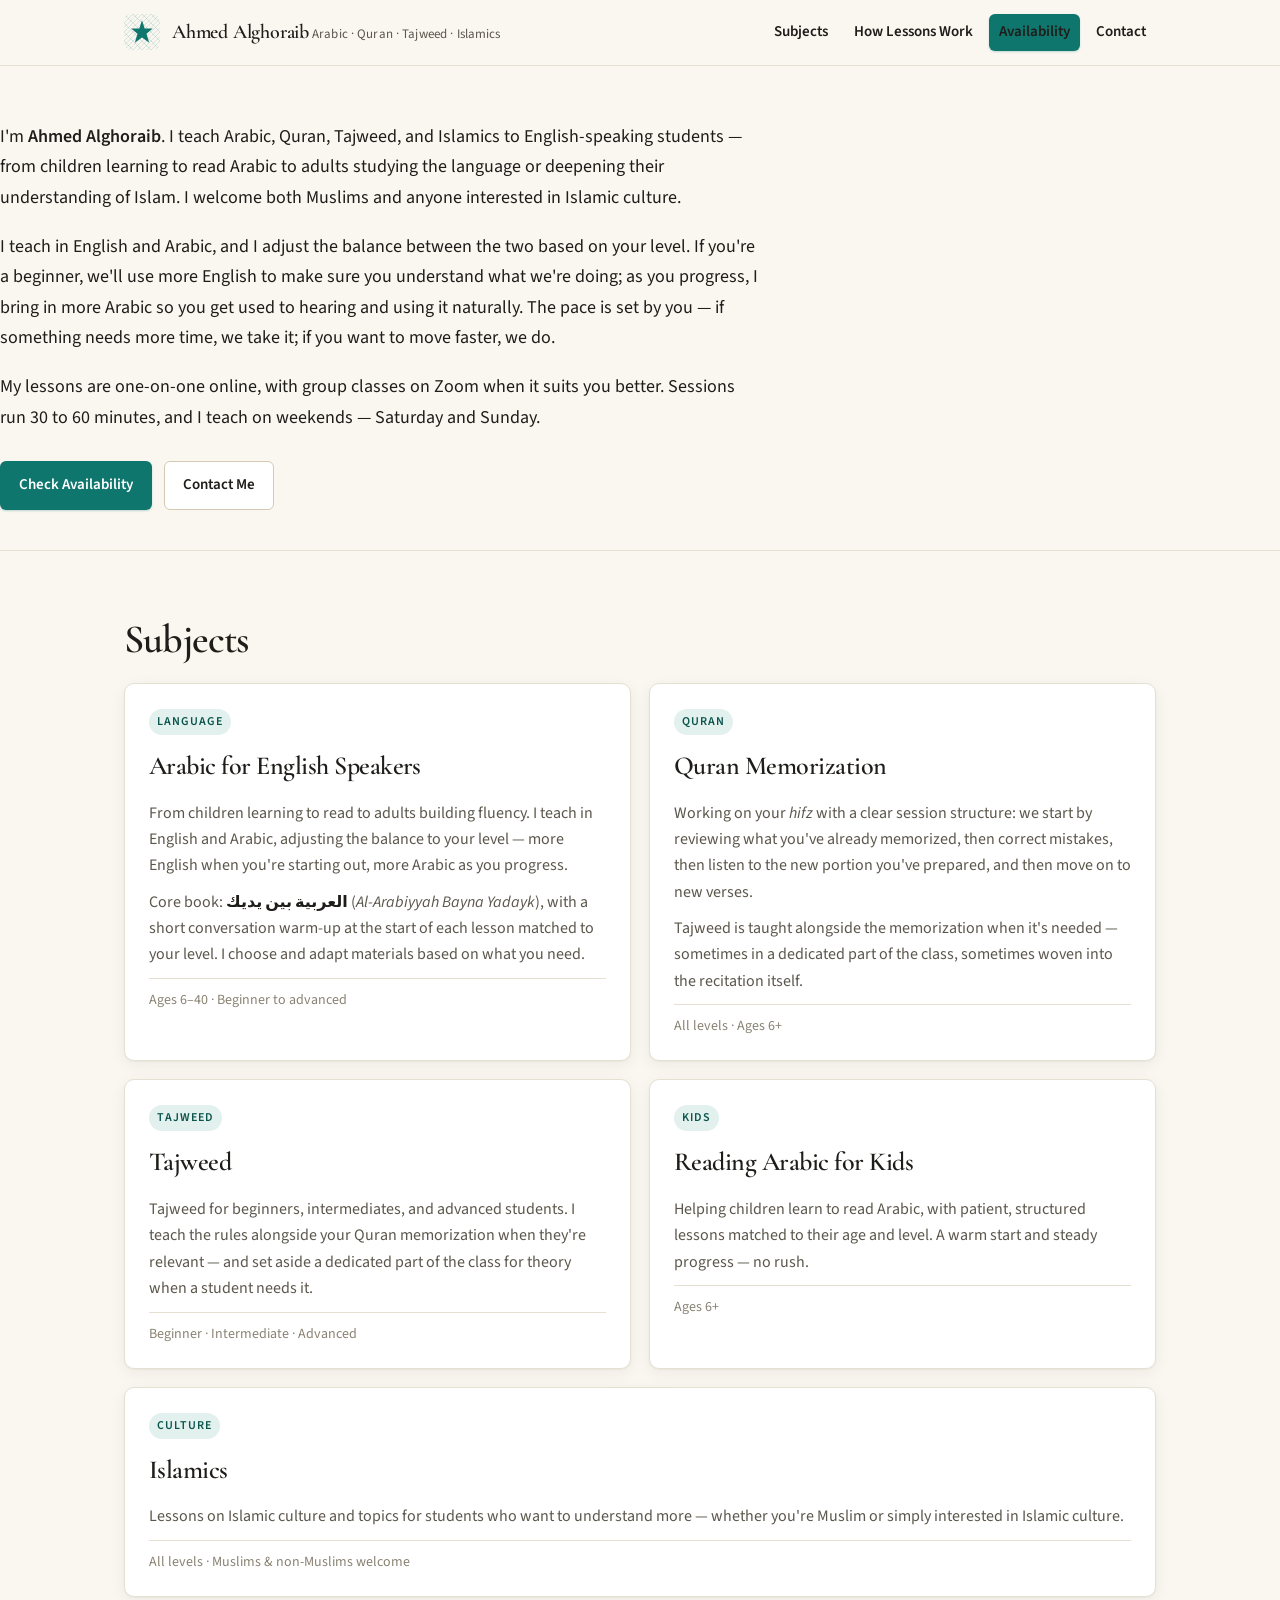
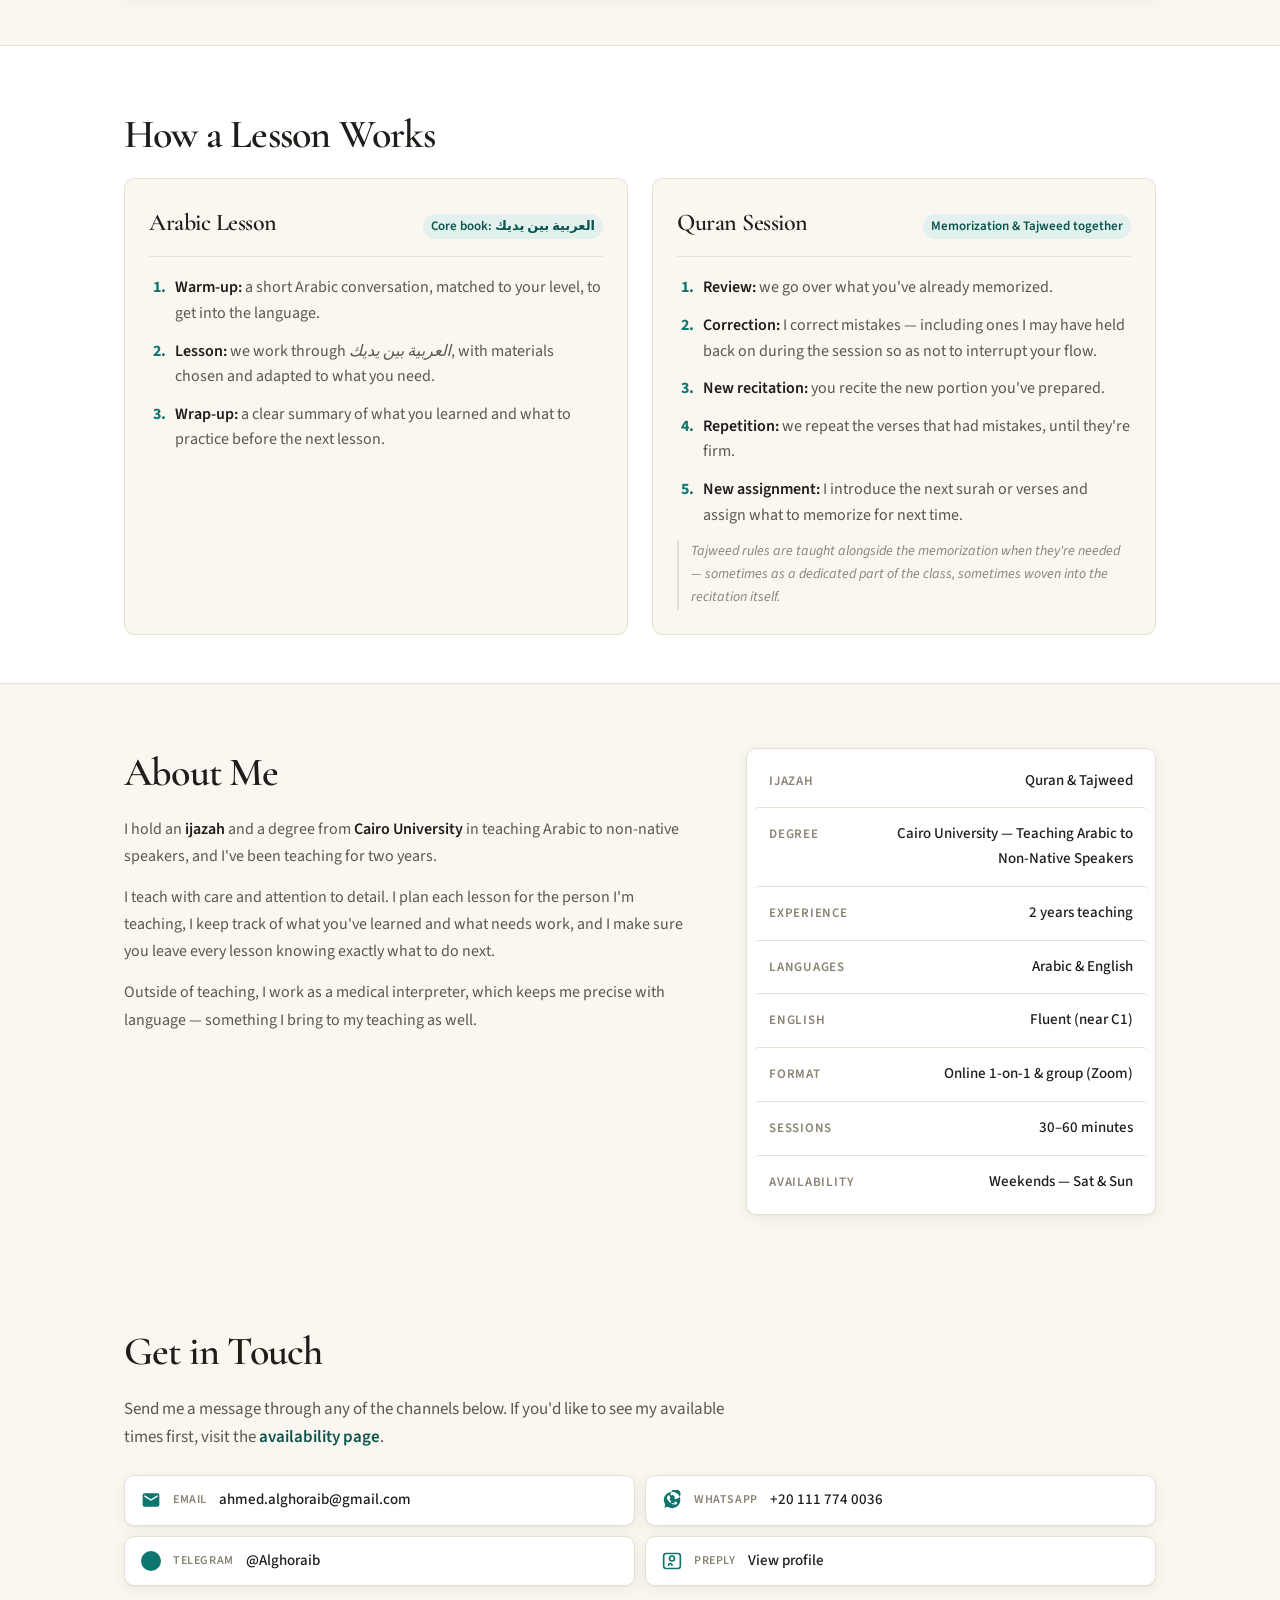
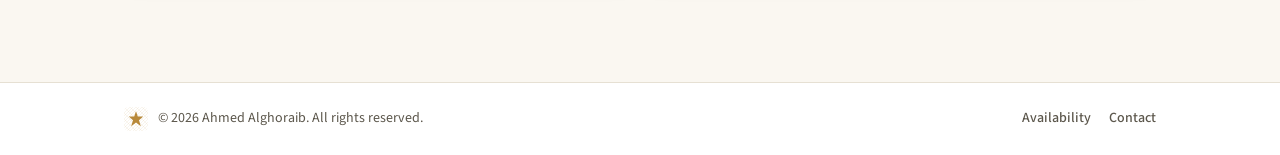
==== index.html @ 1ae44bf5 "WIP: teacher website — site build + project docs - index.html (homepage) - availability.html (availa" ====
<!DOCTYPE html>
<html lang="en">
<head>
  <meta charset="utf-8">
  <meta name="viewport" content="width=device-width, initial-scale=1">
  <title>Ahmed Alghoraib — Arabic, Quran, Tajweed &amp; Islamics Teacher</title>
  <meta name="description" content="Arabic for English speakers, Quran memorization, Tajweed (beginner/intermediate/advanced), Reading Arabic for kids, and Islamics. Online 1-on-1 and group classes on weekends.">
  <link rel="preconnect" href="https://fonts.googleapis.com">
  <link rel="preconnect" href="https://fonts.gstatic.com" crossorigin>
  <link href="https://fonts.googleapis.com/css2?family=Cormorant+Garamond:ital,wght@0,400;0,600;1,400&family=Source+Sans+3:ital,wght@0,400;0,600;1,400&display=swap" rel="stylesheet">
  <link rel="stylesheet" href="style.css">
  <link rel="icon" href="assets/favicon.svg" type="image/svg+xml">
</head>
<body>
  <header class="site-header">
    <div class="header-inner">
      <div class="brand">
        <svg class="brand-mark" viewBox="0 0 40 40" width="36" height="36" aria-hidden="true" focusable="false">
          <defs>
            <pattern id="geoPattern" x="0" y="0" width="10" height="10" patternUnits="userSpaceOnUse">
              <path d="M0 5 L5 0 M5 10 L10 5 M0 0 L5 5 L0 10 M10 0 L5 5 L10 10" stroke="currentColor" stroke-width="0.5" fill="none" opacity="0.35"/>
            </pattern>
          </defs>
          <rect width="40" height="40" rx="8" fill="url(#geoPattern)"/>
          <path d="M20 7 L23 16 L32 16 L25 22 L28 32 L20 26 L12 32 L15 22 L8 16 L17 16 Z" fill="currentColor"/>
        </svg>
        <div class="brand-text">
          <span class="brand-name">Ahmed Alghoraib</span>
          <span class="brand-tagline">Arabic &middot; Quran &middot; Tajweed &middot; Islamics</span>
        </div>
      </div>
      <nav class="site-nav" aria-label="Primary">
        <a href="#subjects">Subjects</a>
        <a href="#how-lessons-work">How Lessons Work</a>
        <a href="availability.html" class="nav-cta">Availability</a>
        <a href="#contact">Contact</a>
      </nav>
    </div>
  </header>

  <main>
    <section class="hero">
      <div class="hero-inner">
        <h1 class="sr-only">Ahmed Alghoraib — Online Arabic, Quran and Tajweed Teacher</h1>
        <p class="intro">
          I'm <strong>Ahmed Alghoraib</strong>. I teach Arabic, Quran, Tajweed, and Islamics to English-speaking students — from children learning to read Arabic to adults studying the language or deepening their understanding of Islam. I welcome both Muslims and anyone interested in Islamic culture.
        </p>
        <p class="intro">
          I teach in English and Arabic, and I adjust the balance between the two based on your level. If you're a beginner, we'll use more English to make sure you understand what we're doing; as you progress, I bring in more Arabic so you get used to hearing and using it naturally. The pace is set by you — if something needs more time, we take it; if you want to move faster, we do.
        </p>
        <p class="intro">
          My lessons are one-on-one online, with group classes on Zoom when it suits you better. Sessions run 30 to 60 minutes, and I teach on weekends — Saturday and Sunday.
        </p>
        <div class="hero-actions">
          <a href="availability.html" class="btn btn-primary">Check Availability</a>
          <a href="#contact" class="btn btn-secondary">Contact Me</a>
        </div>
      </div>
    </section>

    <section id="subjects" class="section subjects">
      <div class="container">
        <h2 class="section-title">Subjects</h2>
        <div class="subjects-grid">
          <article class="subject-card">
            <span class="card-eyebrow">Language</span>
            <h3 class="card-title">Arabic for English Speakers</h3>
            <p class="card-body">
              From children learning to read to adults building fluency. I teach in English and Arabic, adjusting the balance to your level — more English when you're starting out, more Arabic as you progress.
            </p>
            <p class="card-body">
              Core book: <strong>العربية بين يديك</strong> (<em>Al-Arabiyyah Bayna Yadayk</em>), with a short conversation warm-up at the start of each lesson matched to your level. I choose and adapt materials based on what you need.
            </p>
            <p class="card-meta">Ages 6–40 · Beginner to advanced</p>
          </article>

          <article class="subject-card">
            <span class="card-eyebrow">Quran</span>
            <h3 class="card-title">Quran Memorization</h3>
            <p class="card-body">
              Working on your <em>hifz</em> with a clear session structure: we start by reviewing what you've already memorized, then correct mistakes, then listen to the new portion you've prepared, and then move on to new verses.
            </p>
            <p class="card-body">
              Tajweed is taught alongside the memorization when it's needed — sometimes in a dedicated part of the class, sometimes woven into the recitation itself.
            </p>
            <p class="card-meta">All levels · Ages 6+</p>
          </article>

          <article class="subject-card">
            <span class="card-eyebrow">Tajweed</span>
            <h3 class="card-title">Tajweed</h3>
            <p class="card-body">
              Tajweed for beginners, intermediates, and advanced students. I teach the rules alongside your Quran memorization when they're relevant — and set aside a dedicated part of the class for theory when a student needs it.
            </p>
            <p class="card-meta">Beginner · Intermediate · Advanced</p>
          </article>

          <article class="subject-card">
            <span class="card-eyebrow">Kids</span>
            <h3 class="card-title">Reading Arabic for Kids</h3>
            <p class="card-body">
              Helping children learn to read Arabic, with patient, structured lessons matched to their age and level. A warm start and steady progress — no rush.
            </p>
            <p class="card-meta">Ages 6+</p>
          </article>

          <article class="subject-card subject-card--wide">
            <span class="card-eyebrow">Culture</span>
            <h3 class="card-title">Islamics</h3>
            <p class="card-body">
              Lessons on Islamic culture and topics for students who want to understand more — whether you're Muslim or simply interested in Islamic culture.
            </p>
            <p class="card-meta">All levels · Muslims &amp; non-Muslims welcome</p>
          </article>
        </div>
      </div>
    </section>

    <section id="how-lessons-work" class="section how-section">
      <div class="container">
        <h2 class="section-title">How a Lesson Works</h2>

        <div class="lesson-blocks">
          <div class="lesson-block">
            <div class="lesson-block-header">
              <h3 class="lesson-block-title">Arabic Lesson</h3>
              <span class="lesson-block-book">Core book: العربية بين يديك</span>
            </div>
            <ol class="lesson-steps">
              <li><strong>Warm-up:</strong> a short Arabic conversation, matched to your level, to get into the language.</li>
              <li><strong>Lesson:</strong> we work through <em>العربية بين يديك</em>, with materials chosen and adapted to what you need.</li>
              <li><strong>Wrap-up:</strong> a clear summary of what you learned and what to practice before the next lesson.</li>
            </ol>
          </div>

          <div class="lesson-block">
            <div class="lesson-block-header">
              <h3 class="lesson-block-title">Quran Session</h3>
              <span class="lesson-block-book">Memorization &amp; Tajweed together</span>
            </div>
            <ol class="lesson-steps">
              <li><strong>Review:</strong> we go over what you've already memorized.</li>
              <li><strong>Correction:</strong> I correct mistakes — including ones I may have held back on during the session so as not to interrupt your flow.</li>
              <li><strong>New recitation:</strong> you recite the new portion you've prepared.</li>
              <li><strong>Repetition:</strong> we repeat the verses that had mistakes, until they're firm.</li>
              <li><strong>New assignment:</strong> I introduce the next surah or verses and assign what to memorize for next time.</li>
            </ol>
            <p class="lesson-note">Tajweed rules are taught alongside the memorization when they're needed — sometimes as a dedicated part of the class, sometimes woven into the recitation itself.</p>
          </div>
        </div>
      </div>
    </section>

    <section class="section credentials-section">
      <div class="container">
        <div class="credentials">
          <div class="credentials-text">
            <h2 class="section-title">About Me</h2>
            <p>
              I hold an <strong>ijazah</strong> and a degree from <strong>Cairo University</strong> in teaching Arabic to non-native speakers, and I've been teaching for two years.
            </p>
            <p>
              I teach with care and attention to detail. I plan each lesson for the person I'm teaching, I keep track of what you've learned and what needs work, and I make sure you leave every lesson knowing exactly what to do next.
            </p>
            <p>
              Outside of teaching, I work as a medical interpreter, which keeps me precise with language — something I bring to my teaching as well.
            </p>
          </div>
          <div class="credentials-side">
            <ul class="credential-list">
              <li>
                <span class="credential-label">Ijazah</span>
                <span class="credential-value">Quran &amp; Tajweed</span>
              </li>
              <li>
                <span class="credential-label">Degree</span>
                <span class="credential-value">Cairo University — Teaching Arabic to Non-Native Speakers</span>
              </li>
              <li>
                <span class="credential-label">Experience</span>
                <span class="credential-value">2 years teaching</span>
              </li>
              <li>
                <span class="credential-label">Languages</span>
                <span class="credential-value">Arabic &amp; English</span>
              </li>
              <li>
                <span class="credential-label">English</span>
                <span class="credential-value">Fluent (near C1)</span>
              </li>
              <li>
                <span class="credential-label">Format</span>
                <span class="credential-value">Online 1-on-1 &amp; group (Zoom)</span>
              </li>
              <li>
                <span class="credential-label">Sessions</span>
                <span class="credential-value">30–60 minutes</span>
              </li>
              <li>
                <span class="credential-label">Availability</span>
                <span class="credential-value">Weekends — Sat &amp; Sun</span>
              </li>
            </ul>
          </div>
        </div>
      </div>
    </section>

    <section id="contact" class="section contact-section">
      <div class="container">
        <h2 class="section-title">Get in Touch</h2>
        <p class="contact-intro">
          Send me a message through any of the channels below. If you'd like to see my available times first, visit the <a href="availability.html">availability page</a>.
        </p>
        <div class="contact-links">
          <a class="contact-link" href="mailto:ahmed.alghoraib@gmail.com">
            <svg class="contact-icon" viewBox="0 0 24 24" width="20" height="20" aria-hidden="true"><path d="M20 4H4c-1.1 0-2 .9-2 2v12c0 1.1.9 2 2 2h16c1.1 0 2-.9 2-2V6c0-1.1-.9-2-2-2zm0 4l-8 5-8-5V6l8 5 8-5v2z" fill="currentColor"/></svg>
            <span>Email</span>
            <span class="contact-value">ahmed.alghoraib@gmail.com</span>
          </a>
          <a class="contact-link" href="https://wa.me/201117740036?text=Hello%20Ahmed%2C%20I%27d%20like%20to%20book%20a%20lesson." target="_blank" rel="noopener">
            <svg class="contact-icon" viewBox="0 0 24 24" width="20" height="20" aria-hidden="true"><path d="M17.472 14.382c-.297-.149-1.758-.867-2.03-.967-.273-.099-.471-.148-.67.15-.197.297-.767.966-.94 1.164-.173.199-.347.223-.644.075-.297-.15-1.255-.463-2.39-1.475-.883-.788-1.48-1.761-1.653-2.059-.173-.297-.018-.458.13-.606.134-.133.298-.347.446-.52.149-.174.198-.298.298-.497.099-.198.05-.371-.025-.52-.075-.149-.669-1.612-.916-2.207-.242-.579-.487-.5-.669-.51-.173-.008-.371-.01-.57-.01-.198 0-.52.074-.792.372-.272.297-1.04 1.016-1.04 2.479 0 1.462 1.065 2.875 1.213 3.074.149.198 2.096 3.2 5.077 4.487.709.306 1.262.489 1.694.625.712.227 1.36.195 1.871.118.571-.085 1.758-.719 2.006-1.454.248-.735.248-1.213 0-1.308-.249-.095-1.04-.586-1.814-1.055-.579-.334-1.166-.545-1.724-.632zm-5.421 7.403h-.004a9.87 9.87 0 01-5.031-1.378l-.361-.214-3.741.982.998-3.648-.235-.374a9.86 9.86 0 01-1.51-5.26c.001-5.46 4.436-9.894 9.895-9.894 2.64 0 5.122 1.03 6.988 2.898a9.86 9.86 0 012.898 6.988c0 5.46-4.436 9.894-9.895 9.894zm3.465-4.678a3.03 3.03 0 00-2.535-1.49l-.261-.149-2.588.685.722-2.468-.174-.255a3.03 3.03 0 00-1.3-4.391c0-1.668 1.351-3.018 3.019-3.018 1.668 0 3.018 1.35 3.018 3.018 0 1.219-.72 2.232-1.777 2.683l.239.224.803.712a2.47 2.47 0 01-.239 3.336c-.001 2.055-1.662 3.716-3.716 3.716zm6.737-12.21c-.001-3.342-2.708-6.049-6.05-6.049-1.606 0-3.09.664-4.165 1.76a6.05 6.05 0 00-1.76 4.165c0 3.342 2.708 6.049 6.05 6.049 1.606 0 3.09-.664 4.165-1.76a6.05 6.05 0 001.76-4.165z" fill="currentColor"/></svg>
            <span>WhatsApp</span>
            <span class="contact-value">+20 111 774 0036</span>
          </a>
          <a class="contact-link" href="https://wa.me/201117740036?text=Hello%20Ahmed%2C%20I%20have%20a%20Telegram%20question" target="_blank" rel="noopener">
            <svg class="contact-icon" viewBox="0 0 24 24" width="20" height="20" aria-hidden="true"><path d="M11.944 0A12 12 0 0 0 0 12a12 12 0 0 0 12 12 12 12 0 0 0 12-12A12 12 0 0 0 12 0a12 12 0 0 0-.056 0zm4.962 7.24A8.97 8.97 0 0 1 12 2C6.477 2 2 6.477 2 12s4.477 10 10 10c.675 0 1.32-.05 1.958-.147a8.97 8.97 0 0 1 3.417-1.625l.b86.66a8.688 8.688 0 0 1 6.07-4.441zM12 20a8.04 8.04 0 0 0 4.962-1.76A8.97 8.97 0 0 1 12 20z" fill="currentColor"/></svg>
            <span>Telegram</span>
            <span class="contact-value">@Alghoraib</span>
          </a>
          <a class="contact-link" href="https://preply.in/AHMED6EN1434201102?ts=17905441" target="_blank" rel="noopener">
            <svg class="contact-icon" viewBox="0 0 24 24" width="20" height="20" aria-hidden="true"><rect x="2" y="3" width="20" height="18" rx="3" fill="none" stroke="currentColor" stroke-width="2"/><circle cx="12" cy="9" r="3" fill="none" stroke="currentColor" stroke-width="2"/><path d="M8 17c0-1.1.9-2 2-2s2 .9 2 2" fill="none" stroke="currentColor" stroke-width="2" stroke-linecap="round"/></svg>
            <span>Preply</span>
            <span class="contact-value">View profile</span>
          </a>
        </div>
      </div>
    </section>
  </main>

  <footer class="site-footer">
    <div class="footer-inner">
      <div class="footer-brand">
        <svg class="brand-mark" viewBox="0 0 40 40" width="24" height="24" aria-hidden="true">
          <defs>
            <pattern id="geoPatternFooter" x="0" y="0" width="10" height="10" patternUnits="userSpaceOnUse">
              <path d="M0 5 L5 0 M5 10 L10 5 M0 0 L5 5 L0 10 M10 0 L5 5 L10 10" stroke="currentColor" stroke-width="0.5" fill="none" opacity="0.3"/>
            </pattern>
          </defs>
          <rect width="40" height="40" rx="8" fill="url(#geoPatternFooter)"/>
          <path d="M20 7 L23 16 L32 16 L25 22 L28 32 L20 26 L12 32 L15 22 L8 16 L17 16 Z" fill="currentColor"/>
        </svg>
        <span>&copy; 2026 Ahmed Alghoraib. All rights reserved.</span>
      </div>
      <div class="footer-links">
        <a href="availability.html">Availability</a>
        <a href="#contact">Contact</a>
      </div>
    </div>
  </footer>
</body>
</html>
---- style.css ----
/* ============================================================
   Ahmed Alghoraib — teaching profile site
   Palette: warm cream surface, deep ink, teal accent,
   with a single Islamic tile motif reserved for the
   availability page header.
   ============================================================ */

:root {
  --color-bg: #faf7f1;
  --color-surface: #ffffff;
  --color-surface-raised: #fefefe;
  --color-border: #e6e0d3;
  --color-border-strong: #d4cab3;
  --color-text: #1f1d1a;
  --color-text-muted: #5c574c;
  --color-text-faint: #8a8374;
  --color-accent: #0f766e;
  --color-accent-soft: #e2f0ee;
  --color-accent-strong: #0b554d;
  --color-unavailable: #ece7dc;
  --color-unavailable-text: #a39c88;
  --color-prayer: #b8893a;
  --color-prayer-soft: #f5ecd6;
  --color-star: #b8893a;
  --fw-heading: 'Cormorant Garamond', Georgia, serif;
  --fw-body: 'Source Sans 3', 'Segoe UI', system-ui, sans-serif;
  --radius-sm: 6px;
  --radius-md: 10px;
  --radius-lg: 16px;
  --shadow-card: 0 1px 2px rgba(31,29,26,0.04), 0 4px 16px rgba(31,29,26,0.06);
  --shadow-modal: 0 20px 60px rgba(31,29,26,0.18);
}

*,
*::before,
*::after {
  box-sizing: border-box;
  margin: 0;
  padding: 0;
}

html {
  scroll-behavior: smooth;
  -webkit-text-size-adjust: 100%;
}

body {
  font-family: var(--fw-body);
  font-size: 17px;
  line-height: 1.65;
  color: var(--color-text);
  background: var(--color-bg);
  -webkit-font-smoothing: antialiased;
  text-rendering: optimizeLegibility;
}

a {
  color: var(--color-accent-strong);
  text-decoration: none;
}
a:hover {
  text-decoration: underline;
  text-underline-offset: 2px;
}

img,
svg {
  display: block;
  max-width: 100%;
}

.sr-only {
  position: absolute;
  width: 1px;
  height: 1px;
  padding: 0;
  margin: -1px;
  overflow: hidden;
  clip: rect(0 0 0 0);
  clip-path: inset(50%);
  white-space: nowrap;
  border: 0;
}

.container {
  width: 100%;
  max-width: 1080px;
  margin: 0 auto;
  padding: 0 24px;
}

/* -------- Header -------- */

.site-header {
  position: sticky;
  top: 0;
  z-index: 50;
  background: rgba(250, 247, 241, 0.92);
  backdrop-filter: saturate(160%) blur(8px);
  -webkit-backdrop-filter: saturate(160%) blur(8px);
  border-bottom: 1px solid var(--color-border);
}

.header-inner {
  max-width: 1080px;
  margin: 0 auto;
  padding: 14px 24px;
  display: flex;
  align-items: center;
  justify-content: space-between;
  gap: 24px;
  flex-wrap: wrap;
}

.brand {
  display: flex;
  align-items: center;
  gap: 12px;
  color: var(--color-accent);
}

.brand-name {
  font-family: var(--fw-heading);
  font-size: 20px;
  font-weight: 600;
  color: var(--color-text);
  letter-spacing: -0.01em;
}

.brand-tagline {
  display: none;
  font-size: 13px;
  color: var(--color-text-muted);
  letter-spacing: 0.01em;
}

@media (min-width: 600px) {
  .brand-tagline {
    display: inline;
  }
}

.site-nav {
  display: flex;
  align-items: center;
  gap: 6px;
  flex-wrap: wrap;
}

.site-nav a,
.nav-back {
  font-size: 15px;
  font-weight: 600;
  color: var(--color-text);
  padding: 6px 10px;
  border-radius: var(--radius-sm);
  transition: background 0.15s ease, color 0.15s ease;
}
.site-nav a:hover,
.nav-back:hover {
  background: var(--color-accent-soft);
  color: var(--color-accent-strong);
  text-decoration: none;
}

.nav-cta {
  background: var(--color-accent);
  color: #fff;
  box-shadow: 0 1px 2px rgba(15,118,110,0.25);
}
.nav-cta:hover {
  background: var(--color-accent-strong);
  color: #fff;
  text-decoration: none;
}

@media (max-width: 540px) {
  .site-nav a:not(.nav-cta):not(.nav-back) {
    display: none;
  }
  .header-inner {
    padding: 12px 16px;
  }
}

/* -------- Section base -------- */

.section {
  padding: 64px 0 48px;
}

.section-title {
  font-family: var(--fw-heading);
  font-size: clamp(28px, 4vw, 40px);
  font-weight: 600;
  letter-spacing: -0.02em;
  line-height: 1.2;
  color: var(--color-text);
  margin-bottom: 20px;
}

/* -------- Hero -------- */

.hero {
  padding: 56px 0 40px;
  border-bottom: 1px solid var(--color-border);
}

.hero-inner {
  max-width: 760px;
}

.intro {
  font-size: 18px;
  line-height: 1.7;
  color: var(--color-text);
  margin-bottom: 18px;
}
.intro strong {
  font-weight: 600;
  color: var(--color-text);
}

.hero-actions {
  display: flex;
  flex-wrap: wrap;
  gap: 12px;
  margin-top: 28px;
}

.btn {
  display: inline-flex;
  align-items: center;
  justify-content: center;
  gap: 8px;
  font-family: var(--fw-body);
  font-size: 15px;
  font-weight: 600;
  padding: 11px 18px;
  border-radius: var(--radius-sm);
  border: 1px solid transparent;
  cursor: pointer;
  transition: background 0.15s ease, border-color 0.15s ease, color 0.15s ease, box-shadow 0.15s ease;
  text-decoration: none;
}
.btn:focus-visible {
  outline: 2px solid var(--color-accent);
  outline-offset: 2px;
}
.btn-primary {
  background: var(--color-accent);
  color: #fff;
  box-shadow: 0 1px 2px rgba(15,118,110,0.25);
}
.btn-primary:hover {
  background: var(--color-accent-strong);
  color: #fff;
  text-decoration: none;
  box-shadow: 0 2px 8px rgba(15,118,110,0.35);
}
.btn-secondary {
  background: var(--color-surface);
  color: var(--color-text);
  border-color: var(--color-border-strong);
}
.btn-secondary:hover {
  background: var(--color-bg);
  border-color: var(--color-text-faint);
  text-decoration: none;
}
.btn-ghost {
  background: transparent;
  color: var(--color-text-muted);
  border-color: transparent;
  padding: 11px 14px;
}
.btn-ghost:hover {
  background: var(--color-surface);
  color: var(--color-text);
  text-decoration: none;
}

/* -------- Subjects -------- */

.subjects-grid {
  display: grid;
  grid-template-columns: 1fr;
  gap: 18px;
}

@media (min-width: 640px) {
  .subjects-grid {
    grid-template-columns: repeat(2, 1fr);
  }
  .subject-card--wide {
    grid-column: 1 / -1;
  }
}

.subject-card {
  background: var(--color-surface);
  border: 1px solid var(--color-border);
  border-radius: var(--radius-md);
  padding: 22px 24px;
  box-shadow: var(--shadow-card);
  transition: border-color 0.15s ease, box-shadow 0.15s ease;
}
.subject-card:hover {
  border-color: var(--color-border-strong);
  box-shadow: 0 1px 2px rgba(31,29,26,0.04), 0 8px 24px rgba(31,29,26,0.08);
}

.card-eyebrow {
  display: inline-block;
  font-size: 12px;
  font-weight: 600;
  letter-spacing: 0.08em;
  text-transform: uppercase;
  color: var(--color-accent-strong);
  background: var(--color-accent-soft);
  padding: 3px 8px;
  border-radius: 999px;
  margin-bottom: 10px;
}

.card-title {
  font-family: var(--fw-heading);
  font-size: 26px;
  font-weight: 600;
  letter-spacing: -0.02em;
  margin-bottom: 12px;
  color: var(--color-text);
}

.card-body {
  font-size: 16px;
  line-height: 1.65;
  color: var(--color-text-muted);
  margin-bottom: 10px;
}
.card-body strong {
  color: var(--color-text);
  font-weight: 600;
}
.card-body em {
  font-style: italic;
  color: var(--color-text-muted);
}

.card-meta {
  font-size: 14px;
  color: var(--color-text-faint);
  border-top: 1px solid var(--color-border);
  padding-top: 10px;
  margin-top: 4px;
}

/* -------- How lessons work -------- */

.how-section {
  background: var(--color-surface);
  border-top: 1px solid var(--color-border);
  border-bottom: 1px solid var(--color-border);
}

.lesson-blocks {
  display: grid;
  grid-template-columns: 1fr;
  gap: 24px;
  margin-top: 8px;
}

@media (min-width: 720px) {
  .lesson-blocks {
    grid-template-columns: repeat(2, 1fr);
  }
}

.lesson-block {
  background: var(--color-bg);
  border: 1px solid var(--color-border);
  border-radius: var(--radius-md);
  padding: 24px;
}

.lesson-block-header {
  display: flex;
  align-items: baseline;
  justify-content: space-between;
  gap: 12px;
  flex-wrap: wrap;
  margin-bottom: 18px;
  padding-bottom: 14px;
  border-bottom: 1px solid var(--color-border);
}

.lesson-block-title {
  font-family: var(--fw-heading);
  font-size: 24px;
  font-weight: 600;
  letter-spacing: -0.02em;
  color: var(--color-text);
}

.lesson-block-book {
  font-size: 13px;
  color: var(--color-accent-strong);
  font-weight: 600;
  background: var(--color-accent-soft);
  padding: 2px 8px;
  border-radius: 999px;
}

.lesson-steps {
  padding-left: 20px;
  margin-bottom: 12px;
}
.lesson-steps li {
  position: relative;
  padding-left: 6px;
  margin-bottom: 12px;
  line-height: 1.6;
  color: var(--color-text-muted);
  font-size: 16px;
}
.lesson-steps li:last-child {
  margin-bottom: 0;
}
.lesson-steps li::marker {
  color: var(--color-accent);
  font-weight: 700;
}
.lesson-steps li strong {
  color: var(--color-text);
  font-weight: 600;
}

.lesson-note {
  font-size: 14px;
  color: var(--color-text-faint);
  font-style: italic;
  border-left: 2px solid var(--color-border);
  padding-left: 12px;
  margin-top: 6px;
}

/* -------- Credentials -------- */

.credentials {
  display: grid;
  grid-template-columns: 1fr;
  gap: 32px;
  align-items: start;
}

@media (min-width: 760px) {
  .credentials {
    grid-template-columns: 1.4fr 1fr;
    gap: 48px;
  }
}

.credentials-text p {
  font-size: 16px;
  line-height: 1.7;
  color: var(--color-text-muted);
  margin-bottom: 14px;
}
.credentials-text p strong {
  color: var(--color-text);
  font-weight: 600;
}
.credentials-text p:last-child {
  margin-bottom: 0;
}

.credential-list {
  list-style: none;
  display: flex;
  flex-direction: column;
  background: var(--color-surface);
  border: 1px solid var(--color-border);
  border-radius: var(--radius-md);
  padding: 6px;
  box-shadow: var(--shadow-card);
}
.credential-list li {
  display: flex;
  justify-content: space-between;
  align-items: baseline;
  gap: 12px;
  padding: 14px 16px;
  border-radius: var(--radius-sm);
}
.credential-list li + li {
  border-top: 1px solid var(--color-border);
}
.credential-label {
  font-size: 13px;
  font-weight: 600;
  color: var(--color-text-faint);
  text-transform: uppercase;
  letter-spacing: 0.06em;
  flex-basis: 38%;
}
.credential-value {
  font-size: 15px;
  color: var(--color-text);
  font-weight: 500;
  text-align: right;
  word-break: break-word;
}

/* -------- Contact -------- */

.contact-intro {
  font-size: 17px;
  color: var(--color-text-muted);
  margin-bottom: 24px;
  max-width: 600px;
}
.contact-intro a {
  font-weight: 600;
}

.contact-links {
  display: grid;
  grid-template-columns: 1fr;
  gap: 10px;
}
@media (min-width: 520px) {
  .contact-links {
    grid-template-columns: repeat(2, 1fr);
  }
}

.contact-link {
  display: flex;
  align-items: center;
  gap: 12px;
  padding: 14px 16px;
  background: var(--color-surface);
  border: 1px solid var(--color-border);
  border-radius: var(--radius-md);
  box-shadow: var(--shadow-card);
  transition: border-color 0.15s ease, box-shadow 0.15s ease, background 0.15s ease;
  text-decoration: none;
  color: var(--color-text);
  min-width: 0;
}
.contact-link:hover {
  border-color: var(--color-border-strong);
  background: var(--color-bg);
  box-shadow: 0 1px 2px rgba(31,29,26,0.04), 0 8px 24px rgba(31,29,26,0.08);
  text-decoration: none;
}
.contact-icon {
  flex: 0 0 20px;
  color: var(--color-accent);
}
.contact-link span {
  display: block;
  line-height: 1.35;
}
.contact-link > span:nth-child(2) {
  font-size: 12px;
  font-weight: 600;
  color: var(--color-text-faint);
  text-transform: uppercase;
  letter-spacing: 0.05em;
}
.contact-value {
  font-size: 15px;
  color: var(--color-text);
  font-weight: 500;
  word-break: break-all;
}

/* -------- Footer -------- */

.site-footer {
  border-top: 1px solid var(--color-border);
  background: var(--color-surface);
  padding: 24px 0;
  margin-top: 48px;
}

.footer-inner {
  max-width: 1080px;
  margin: 0 auto;
  padding: 0 24px;
  display: flex;
  align-items: center;
  justify-content: space-between;
  gap: 16px;
  flex-wrap: wrap;
}

.footer-brand {
  display: flex;
  align-items: center;
  gap: 10px;
  font-size: 14px;
  color: var(--color-text-muted);
}
.footer-brand .brand-mark {
  color: var(--color-star);
}

.footer-links {
  display: flex;
  gap: 18px;
}
.footer-links a {
  font-size: 14px;
  color: var(--color-text-muted);
  font-weight: 500;
}

/* ============================================================
   Availability page
   ============================================================ */

.availability-page {
  padding: 56px 0 64px;
}

.avail-header {
  max-width: 720px;
  margin-bottom: 28px;
}
.avail-intro {
  font-size: 17px;
  line-height: 1.7;
  color: var(--color-text-muted);
  margin-top: 14px;
}
.avail-intro strong {
  color: var(--color-text);
  font-weight: 600;
}

.tz-display {
  display: inline-flex;
  align-items: center;
  gap: 10px;
  margin-top: 16px;
  padding: 8px 14px;
  background: var(--color-surface);
  border: 1px solid var(--color-border);
  border-radius: 999px;
  font-size: 14px;
  color: var(--color-text-muted);
  box-shadow: var(--shadow-card);
}
.tz-label {
  color: var(--color-text-faint);
  text-transform: uppercase;
  letter-spacing: 0.06em;
  font-size: 12px;
  font-weight: 600;
}
.tz-value {
  color: var(--color-text);
  font-weight: 500;
}

.widget-card {
  background: var(--color-surface);
  border: 1px solid var(--color-border);
  border-radius: var(--radius-lg);
  padding: 28px;
  box-shadow: var(--shadow-card);
  max-width: 900px;
}

.widget-header {
  margin-bottom: 22px;
}
.widget-title {
  font-family: var(--fw-heading);
  font-size: 28px;
  font-weight: 600;
  letter-spacing: -0.02em;
  color: var(--color-text);
  margin-bottom: 6px;
}
.widget-subtitle {
  font-size: 15px;
  color: var(--color-text-muted);
  line-height: 1.5;
}

/* -------- Day row -------- */

.days {
  display: flex;
  flex-direction: column;
  gap: 20px;
}

.day {
  border: 1px solid var(--color-border);
  border-radius: var(--radius-md);
  overflow: hidden;
  background: var(--color-bg);
}

.day-header {
  display: flex;
  align-items: center;
  justify-content: space-between;
  padding: 12px 16px;
  background: var(--color-surface);
  border-bottom: 1px solid var(--color-border);
  gap: 10px;
  flex-wrap: wrap;
}

.day-name {
  font-family: var(--fw-heading);
  font-size: 20px;
  font-weight: 600;
  color: var(--color-text);
  letter-spacing: -0.01em;
}

.day-changed {
  font-size: 12px;
  color: var(--color-accent-strong);
  font-weight: 600;
  background: var(--color-accent-soft);
  padding: 2px 8px;
  border-radius: 999px;
}

.day-range {
  font-size: 13px;
  color: var(--color-text-faint);
  font-weight: 500;
}

.day-grid {
  display: flex;
  flex-wrap: wrap;
  padding: 14px;
  gap: 6px;
}

.slot {\n  flex: 0 0 12.5%;\n  min-width: 40px;\n  height: 36px;\n  border-radius: var(--radius-sm);\n  border: 1px solid var(--color-border);\n  background: var(--color-surface);\n  color: var(--color-text-muted);\n  font-size: 10px;\n  font-weight: 500;\n  display: flex;\n  align-items: center;\n  justify-content: center;\n  cursor: default;\n  transition: background 0.12s ease, border-color 0.12s ease, color 0.12s ease, box-shadow 0.12s ease;\n  position: relative;\n  overflow: hidden;\n  text-overflow: ellipsis;\n  white-space: nowrap;\n}\n@media (min-width: 520px) {\n  .slot {\n    flex-basis: calc(8.3333% - 6px);\n    min-width: 34px;\n    height: 38px;\n    font-size: 10px;\n  }\n}\n\n.slot--outside {\n  color: var(--color-text-faint);\n  background: #f4f1e9;\n  cursor: not-allowed;\n  text-decoration: none;\n  opacity: 0.5;\n}
.slot--unavailable {\n  color: var(--color-unavailable-text);\n  background: var(--color-unavailable);\n  cursor: not-allowed;\n  text-decoration: line-through;\n  text-decoration-color: var(--color-unavailable-text);\n  text-decoration-thickness: 1px;\n}\n.slot--prayer {\n  color: var(--color-prayer);\n  background: var(--color-prayer-soft);\n  border-color: #d8b973;\n  cursor: not-allowed;\n  font-size: 9px;\n  font-weight: 700;\n  letter-spacing: 0.02em;\n  text-transform: uppercase;\n  line-height: 1;\n}\n@media (min-width: 520px) {\n  .slot--prayer {\n    font-size: 9px;\n    height: 38px;\n  }\n}\n\n.slot--available {\n  color: var(--color-accent-strong);\n  background: var(--color-accent-soft);\n  border-color: var(--color-accent);\n  cursor: pointer;\n  user-select: none;\n}\n.slot--available:hover {\n  background: var(--color-accent);\n  color: #fff;\n  border-color: var(--color-accent-strong);\n  box-shadow: 0 2px 6px rgba(15,118,110,0.25);\n  text-decoration: none;\n}
.slot--available:focus-visible {
  outline: 2px solid var(--color-accent-strong);
  outline-offset: 1px;
}
.slot--available.slot--selected {
  background: var(--color-accent);
  color: #fff;
  border-color: var(--color-accent-strong);
  box-shadow: 0 2px 6px rgba(15,118,110,0.3);
}
.slot--available.slot--selected:hover {
  background: var(--color-accent-strong);
  color: #fff;
  border-color: var(--color-accent-strong);
}

/* -------- Widget foot -------- */

.widget-foot {
  margin-top: 18px;
  padding-top: 16px;
  border-top: 1px solid var(--color-border);
  display: flex;
  flex-direction: column;
  gap: 8px;
}
.widget-note,
.widget-prayer-note {
  font-size: 13px;
  color: var(--color-text-faint);
  line-height: 1.5;
}
.widget-prayer-note {
  display: flex;
  align-items: center;
  gap: 6px;
}
.widget-prayer-note::before {
  content: '';
  width: 8px;
  height: 8px;
  border-radius: 50%;
  background: var(--color-prayer);
  flex: 0 0 8px;
}

/* ============================================================
   Modal
   ============================================================ */

.modal {
  position: fixed;
  inset: 0;
  z-index: 100;
  display: flex;
  align-items: center;
  justify-content: center;
  padding: 20px;
}

.modal[hidden] {
  display: none;
}

.modal-backdrop {
  position: absolute;
  inset: 0;
  background: rgba(31,29,26,0.45);
  backdrop-filter: blur(2px);
  -webkit-backdrop-filter: blur(2px);
}

.modal-panel {
  position: relative;
  width: 100%;
  max-width: 480px;
  background: var(--color-surface);
  border: 1px solid var(--color-border-strong);
  border-radius: var(--radius-lg);
  box-shadow: var(--shadow-modal);
  overflow: hidden;
  animation: modal-in 0.18s ease-out;
}
@keyframes modal-in {
  from { opacity: 0; transform: translateY(8px) scale(0.98); }
  to { opacity: 1; transform: translateY(0) scale(1); }
}

.modal-header {
  display: flex;
  align-items: center;
  justify-content: space-between;
  padding: 16px 20px;
  border-bottom: 1px solid var(--color-border);
}
.modal-title {
  font-family: var(--fw-heading);
  font-size: 22px;
  font-weight: 600;
  color: var(--color-text);
  letter-spacing: -0.01em;
}
.modal-close {
  appearance: none;
  background: transparent;
  border: none;
  font-size: 24px;
  line-height: 1;
  color: var(--color-text-muted);
  cursor: pointer;
  width: 32px;
  height: 32px;
  display: flex;
  align-items: center;
  justify-content: center;
  border-radius: var(--radius-sm);
  transition: background 0.12s ease, color 0.12s ease;
}
.modal-close:hover {
  background: var(--color-bg);
  color: var(--color-text);
}
.modal-close:focus-visible {
  outline: 2px solid var(--color-accent);
  outline-offset: 1px;
}

.modal-body {
  padding: 20px;
  display: flex;
  flex-direction: column;
  gap: 14px;
}

.modal-field {
  display: flex;
  flex-direction: column;
  gap: 6px;
}

.modal-label {
  font-size: 13px;
  font-weight: 600;
  color: var(--color-text-muted);
  letter-spacing: 0.01em;
}
.modal-label-hint {
  font-weight: 400;
  color: var(--color-text-faint);
  text-transform: none;
  letter-spacing: 0;
}

.modal-input,
.modal-select,
.modal-textarea {
  font-family: var(--fw-body);
  font-size: 15px;
  color: var(--color-text);
  background: var(--color-surface);
  border: 1px solid var(--color-border-strong);
  border-radius: var(--radius-sm);
  padding: 9px 12px;
  width: 100%;
  transition: border-color 0.12s ease, box-shadow 0.12s ease;
}
.modal-input:focus,
.modal-select:focus,
.modal-textarea:focus {
  outline: none;
  border-color: var(--color-accent);
  box-shadow: 0 0 0 3px var(--color-accent-soft);
}
.modal-input[readonly],
.modal-textarea[readonly] {
  background: var(--color-bg);
  color: var(--color-text-muted);
  cursor: default;
}
.modal-textarea {
  resize: vertical;
  min-height: 72px;
}

.contact-method-group {
  display: flex;
  flex-direction: column;
  gap: 8px;
}

.method-option {
  display: flex;
  align-items: center;
  gap: 10px;
  padding: 10px 12px;
  border: 1px solid var(--color-border);
  border-radius: var(--radius-sm);
  cursor: pointer;
  transition: border-color 0.12s ease, background 0.12s ease;
}
.method-option:hover {
  border-color: var(--color-border-strong);
  background: var(--color-bg);
}
.method-option input {
  position: absolute;
  opacity: 0;
  width: 0;
  height: 0;
}
.method-radio {
  flex: 0 0 16px;
  width: 16px;
  height: 16px;
  border-radius: 50%;
  border: 2px solid var(--color-border-strong);
  background: var(--color-surface);
  position: relative;
  transition: border-color 0.12s ease;
}
.method-option input:checked + .method-radio {
  border-color: var(--color-accent);
}
.method-option input:checked + .method-radio::after {
  content: '';
  position: absolute;
  inset: 3px;
  border-radius: 50%;
  background: var(--color-accent);
}
.method-label {
  font-size: 14px;
  color: var(--color-text);
  font-weight: 500;
  line-height: 1.35;
}

.modal-actions {
  display: flex;
  gap: 10px;
  justify-content: flex-end;
  margin-top: 4px;
}

/* -------- Back link from availability page -------- */

.nav-back {
  font-size: 15px;
  font-weight: 600;
  color: var(--color-text);
  padding: 6px 10px;
  border-radius: var(--radius-sm);
  transition: background 0.15s ease, color 0.15s ease;
}
.nav-back:hover {
  background: var(--color-accent-soft);
  color: var(--color-accent-strong);
  text-decoration: none;
}

/* -------- Print -------- */

@media print {
  .site-header,
  .site-nav,
  .hero-actions,
  .btn,
  .contact-links,
  .site-footer {
    display: none;
  }
  body {
    background: #fff;
  }
  .section {
    padding: 24px 0;
  }
  .subject-card {
    break-inside: avoid;
    box-shadow: none;
    border: 1px solid #ccc;
  }
  .lesson-block {
    break-inside: avoid;
  }
}
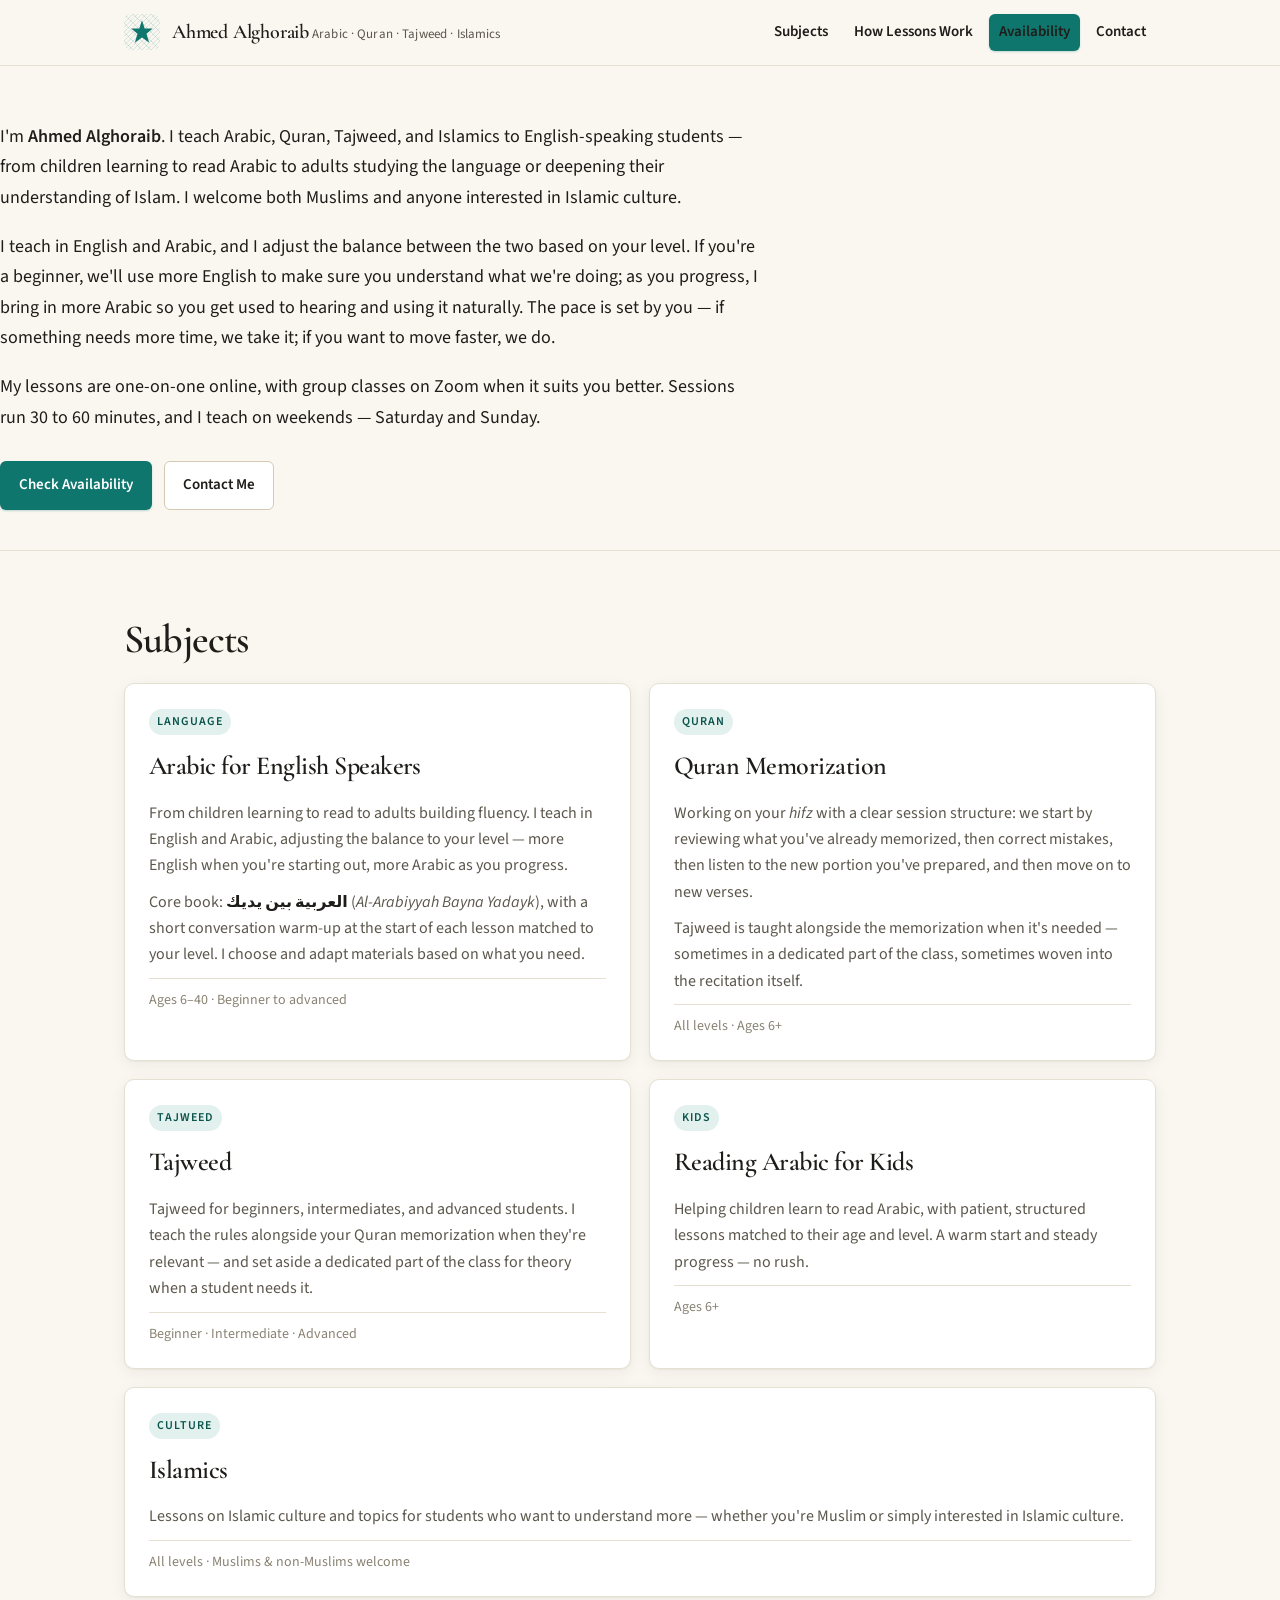
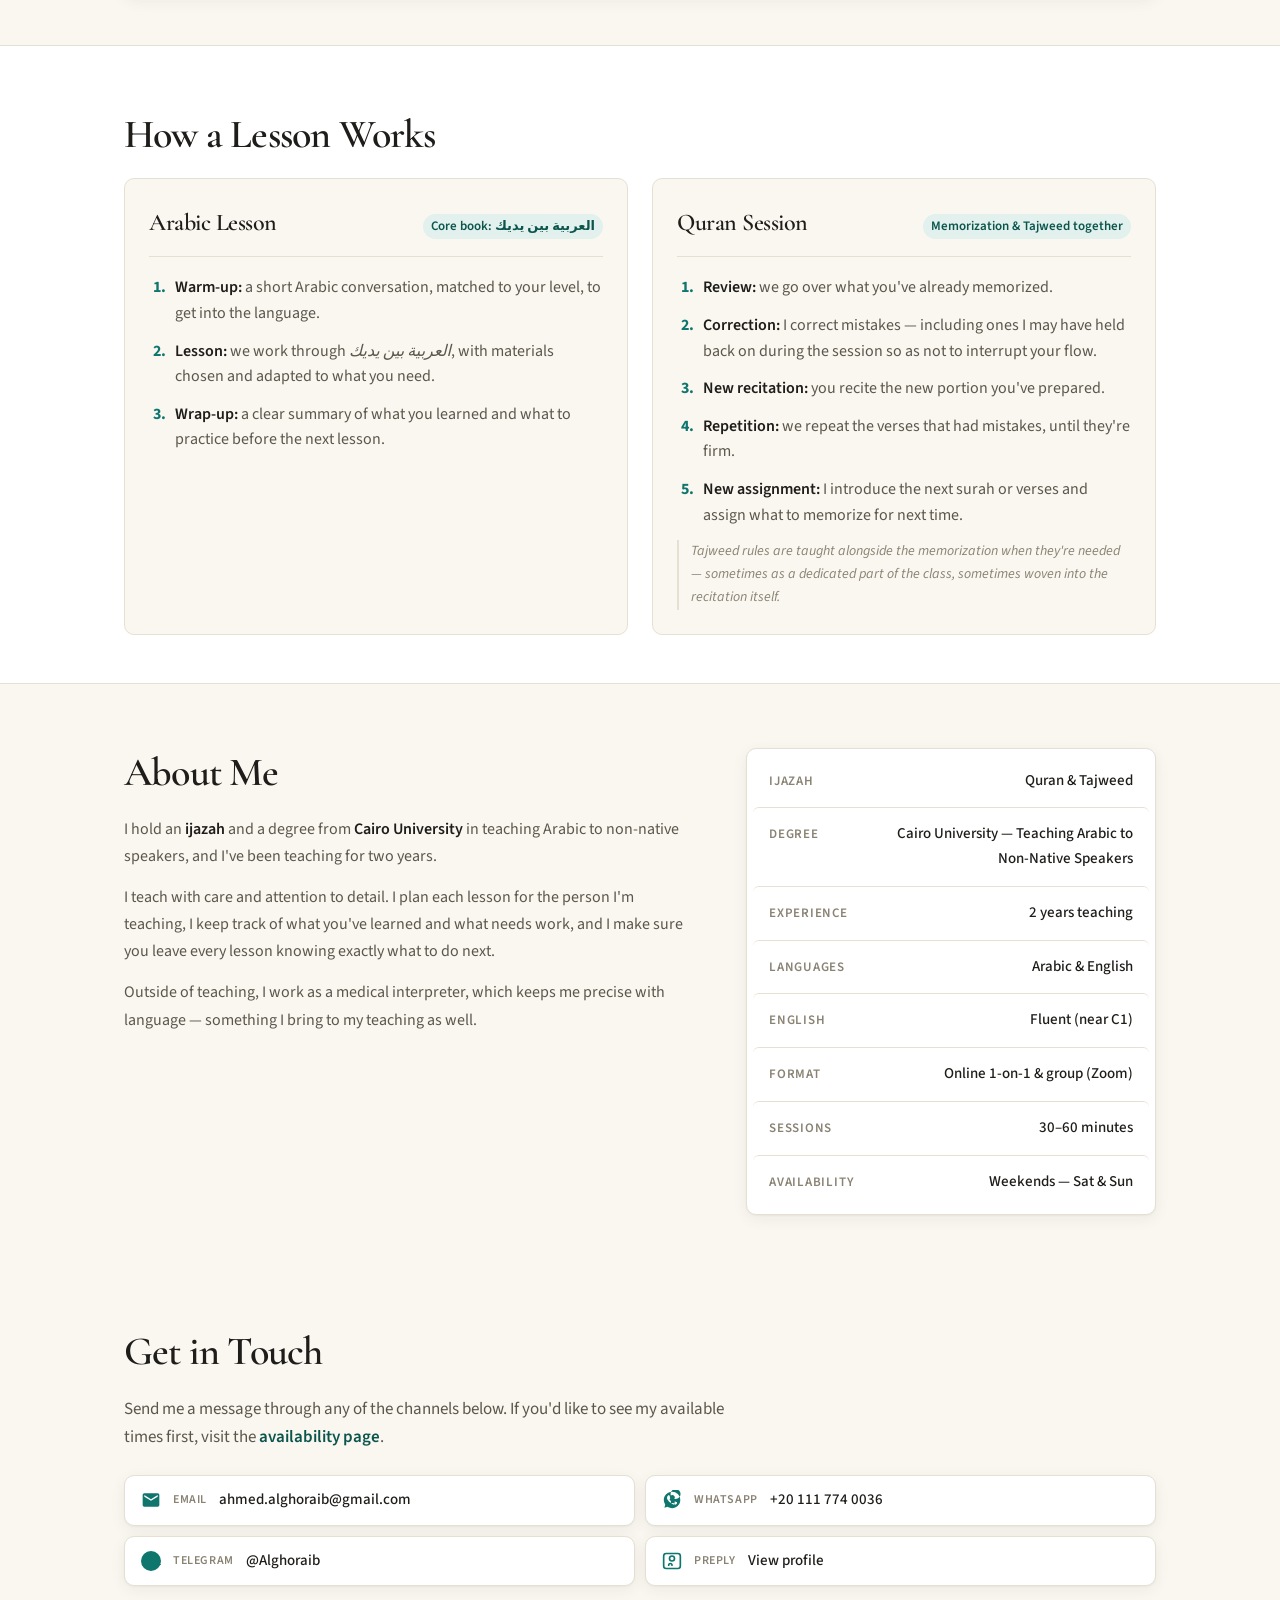
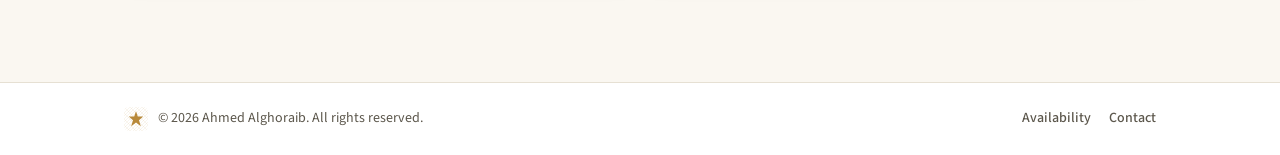
==== commit 14be67a2: "Fix: Telegram link, timezone conversion, inline data sync, cache busting" ====
--- a/index.html
+++ b/index.html
@@ -223,12 +223,12 @@
             <span>WhatsApp</span>
             <span class="contact-value">+20 111 774 0036</span>
           </a>
-          <a class="contact-link" href="https://wa.me/201117740036?text=Hello%20Ahmed%2C%20I%20have%20a%20Telegram%20question" target="_blank" rel="noopener">
-            <svg class="contact-icon" viewBox="0 0 24 24" width="20" height="20" aria-hidden="true"><path d="M11.944 0A12 12 0 0 0 0 12a12 12 0 0 0 12 12 12 12 0 0 0 12-12A12 12 0 0 0 12 0a12 12 0 0 0-.056 0zm4.962 7.24A8.97 8.97 0 0 1 12 2C6.477 2 2 6.477 2 12s4.477 10 10 10c.675 0 1.32-.05 1.958-.147a8.97 8.97 0 0 1 3.417-1.625l.b86.66a8.688 8.688 0 0 1 6.07-4.441zM12 20a8.04 8.04 0 0 0 4.962-1.76A8.97 8.97 0 0 1 12 20z" fill="currentColor"/></svg>
+          <a class="contact-link" href="https://t.me/Alghoraib" target="_blank" rel="noopener">
+            <svg class="contact-icon" viewBox="0 0 24 24" width="20" height="20" aria-hidden="true"><path d="M11.944 0A12 12 0 0 0 0 12a12 12 0 0 0 12 12 12 12 0 0 0 12-12A12 12 0 0 0 12 0a12 12 0 0 0-.056 0zm4.962 7.24A8.97 8.97 0 0 1 12 2C6.477 2 2 6.477 2 12s4.477 10 10 10c.675 0 1.32-.05 1.958-.147a8.97 8.97 0 0 1 3.417-1.625l.86.66a8.688 8.688 0 0 1 6.07-4.441zM12 20a8.04 8.04 0 0 0 4.962-1.76A8.97 8.97 0 0 1 12 20z" fill="currentColor"/></svg>
             <span>Telegram</span>
             <span class="contact-value">@Alghoraib</span>
           </a>
-          <a class="contact-link" href="https://preply.in/AHMED6EN1434201102?ts=17905441" target="_blank" rel="noopener">
+          <a class="contact-link" href="https://preply.in/AHMED6EN1434201102?ts=17924484" target="_blank" rel="noopener">
             <svg class="contact-icon" viewBox="0 0 24 24" width="20" height="20" aria-hidden="true"><rect x="2" y="3" width="20" height="18" rx="3" fill="none" stroke="currentColor" stroke-width="2"/><circle cx="12" cy="9" r="3" fill="none" stroke="currentColor" stroke-width="2"/><path d="M8 17c0-1.1.9-2 2-2s2 .9 2 2" fill="none" stroke="currentColor" stroke-width="2" stroke-linecap="round"/></svg>
             <span>Preply</span>
             <span class="contact-value">View profile</span>
